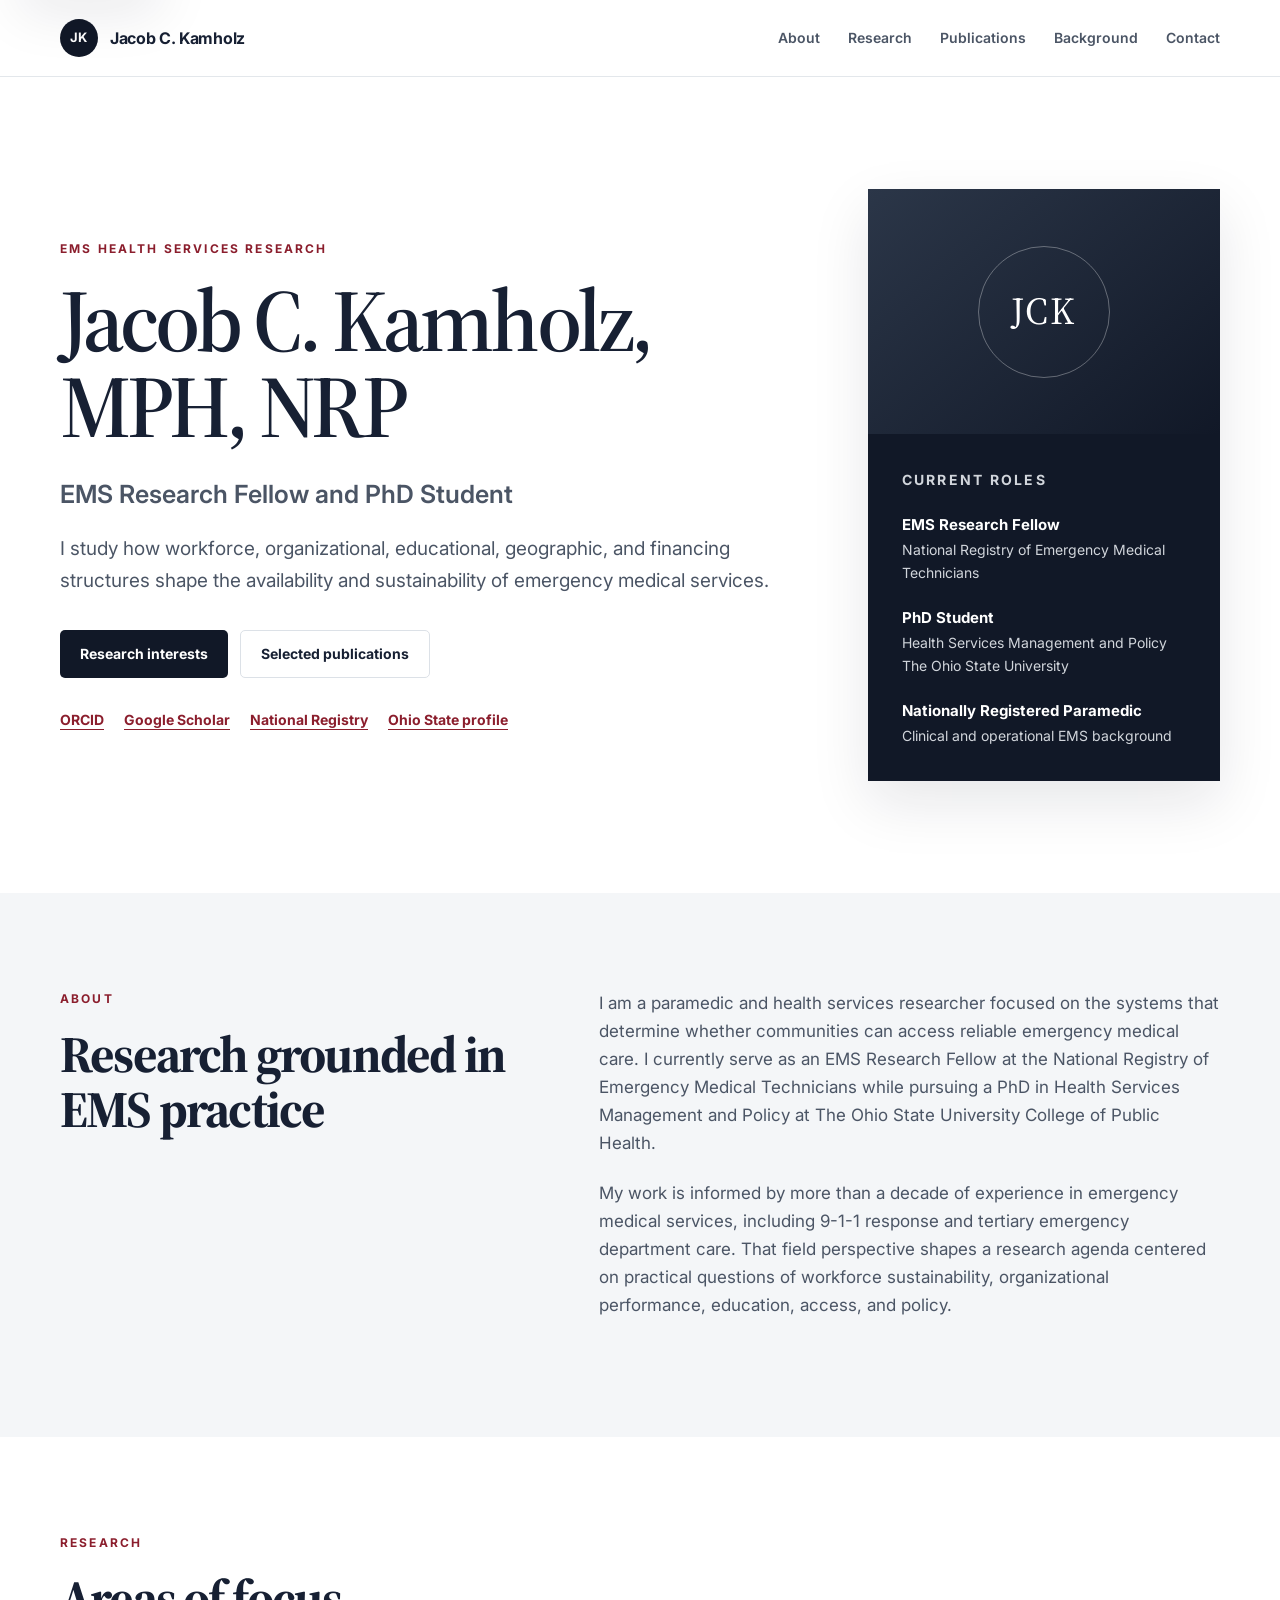
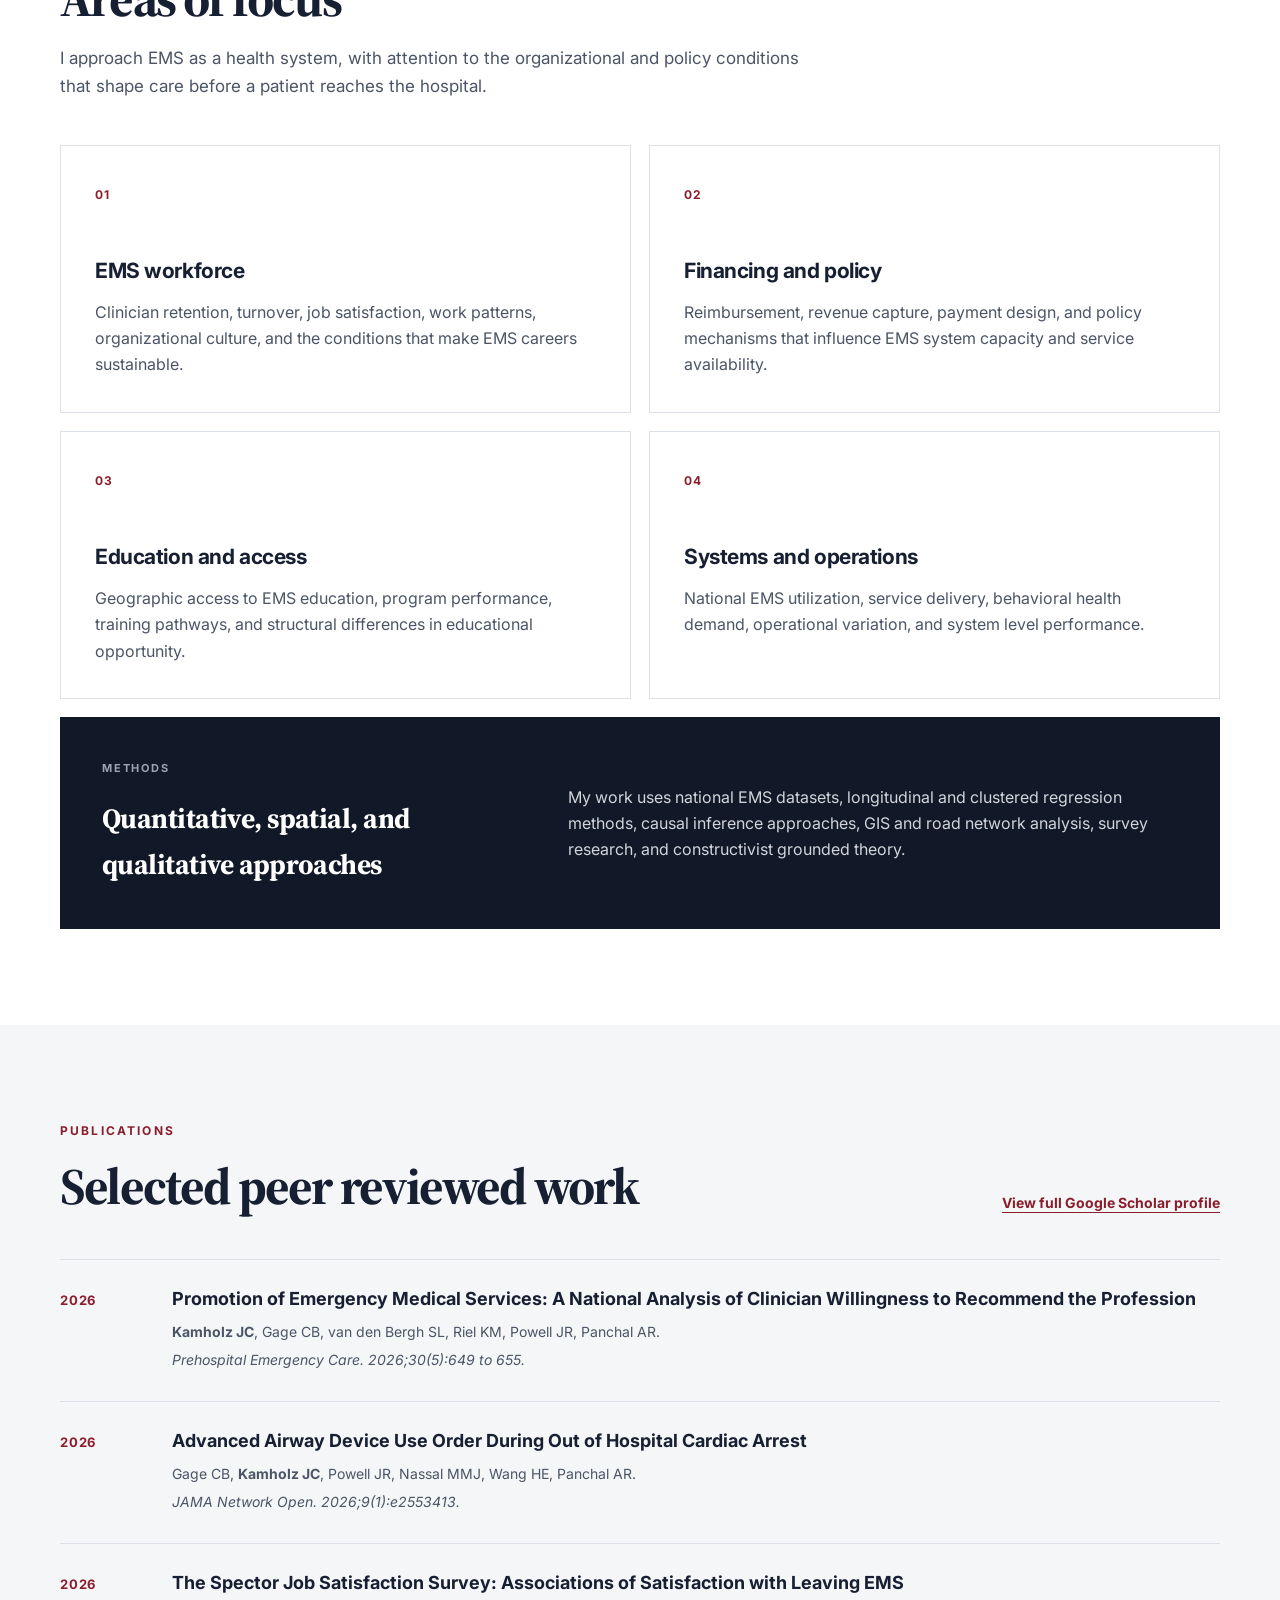
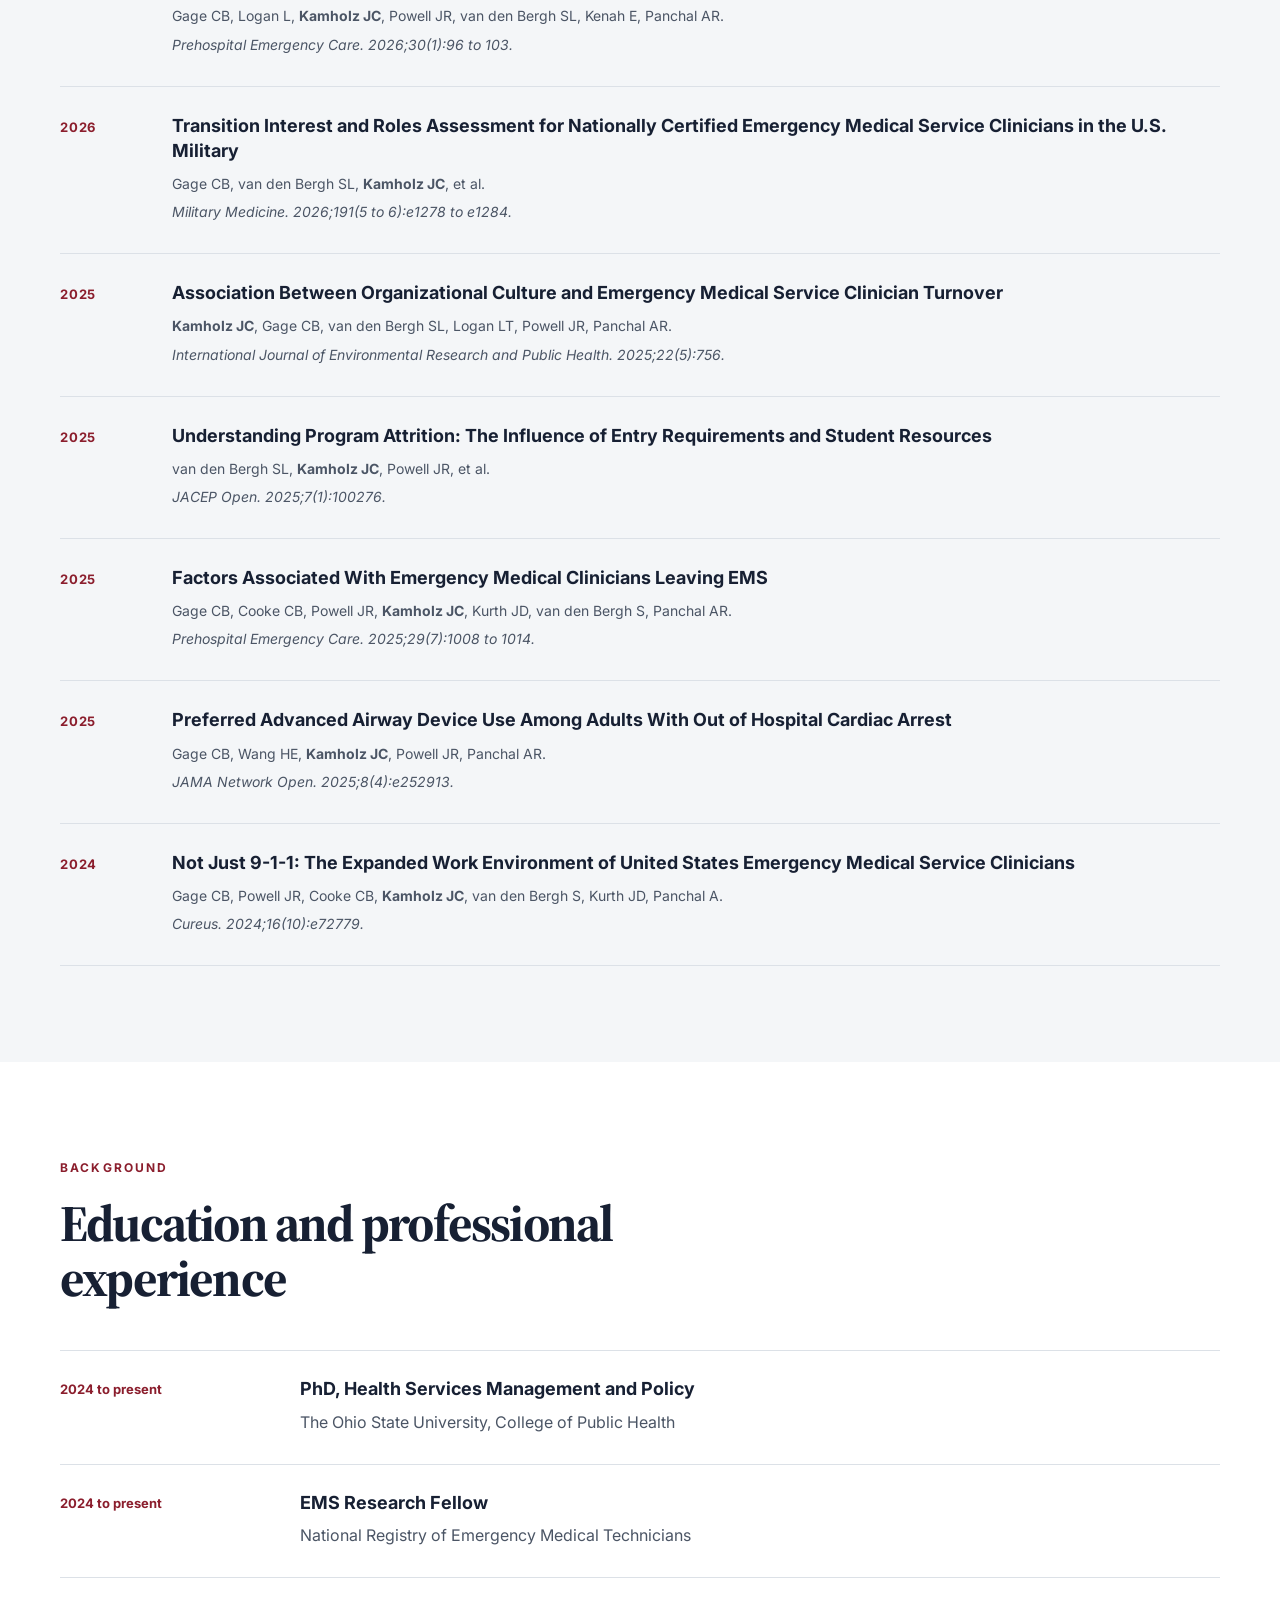
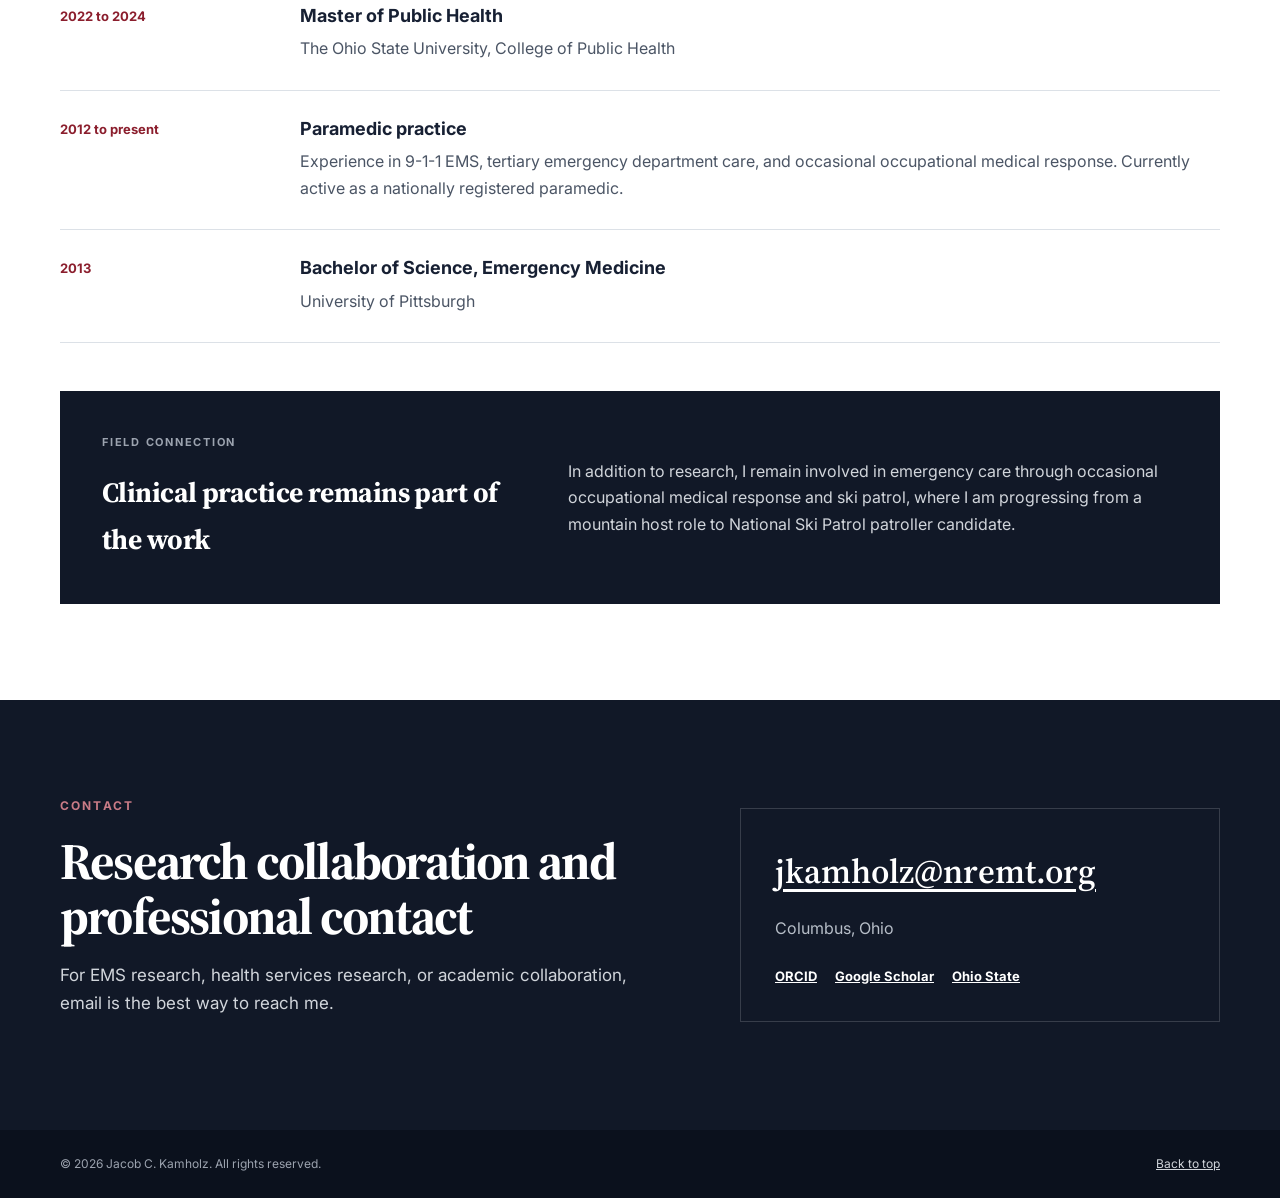
==== index.html @ 446eff4e "Add files via upload" ====
<!doctype html>
<html lang="en">
<head>
  <meta charset="utf-8">
  <meta name="viewport" content="width=device-width, initial-scale=1">
  <meta name="description" content="Jacob C. Kamholz, MPH, NRP. EMS researcher, paramedic, and PhD student in Health Services Management and Policy at The Ohio State University.">
  <meta name="author" content="Jacob C. Kamholz">
  <meta name="theme-color" content="#111827">
  <title>Jacob C. Kamholz | EMS Research</title>
  <link rel="preconnect" href="https://fonts.googleapis.com">
  <link rel="preconnect" href="https://fonts.gstatic.com" crossorigin>
  <link href="https://fonts.googleapis.com/css2?family=Inter:wght@400;500;600;700&family=Source+Serif+4:opsz,wght@8..60,500;8..60,600&display=swap" rel="stylesheet">
  <link rel="stylesheet" href="styles.css">
  <script defer src="script.js"></script>
</head>
<body>
  <a class="skip-link" href="#main">Skip to content</a>

  <header class="site-header" id="top">
    <div class="container nav-wrap">
      <a class="brand" href="#top" aria-label="Jacob C. Kamholz home">
        <span class="brand-mark" aria-hidden="true">JK</span>
        <span>Jacob C. Kamholz</span>
      </a>
      <button class="nav-toggle" type="button" aria-expanded="false" aria-controls="site-nav">
        <span class="sr-only">Toggle navigation</span>
        <span></span><span></span><span></span>
      </button>
      <nav class="site-nav" id="site-nav" aria-label="Primary navigation">
        <a href="#about">About</a>
        <a href="#research">Research</a>
        <a href="#publications">Publications</a>
        <a href="#background">Background</a>
        <a href="#contact">Contact</a>
      </nav>
    </div>
  </header>

  <main id="main">
    <section class="hero section">
      <div class="container hero-grid">
        <div>
          <p class="eyebrow">EMS health services research</p>
          <h1>Jacob C. Kamholz, MPH, NRP</h1>
          <p class="hero-role">EMS Research Fellow and PhD Student</p>
          <p class="hero-copy">
            I study how workforce, organizational, educational, geographic, and financing structures shape the availability and sustainability of emergency medical services.
          </p>
          <div class="hero-actions">
            <a class="button primary" href="#research">Research interests</a>
            <a class="button secondary" href="#publications">Selected publications</a>
          </div>
          <div class="profile-links" aria-label="Professional profiles">
            <a href="https://orcid.org/0000-0002-3282-7630" target="_blank" rel="noopener">ORCID</a>
            <a href="https://scholar.google.com/citations?hl=en&user=yUIom-gAAAAJ&view_op=list_works&sortby=pubdate" target="_blank" rel="noopener">Google Scholar</a>
            <a href="https://www.nremt.org/Pages/Meet-the-Team/Meet-the-team" target="_blank" rel="noopener">National Registry</a>
            <a href="https://cph.osu.edu/news/public-health-buckeyes-jacob-kamholz" target="_blank" rel="noopener">Ohio State profile</a>
          </div>
        </div>

        <aside class="hero-card" aria-label="Current roles">
          <div class="portrait-placeholder" aria-hidden="true">
            <span>JCK</span>
          </div>
          <div class="hero-card-body">
            <p class="card-label">Current roles</p>
            <p><strong>EMS Research Fellow</strong><br>National Registry of Emergency Medical Technicians</p>
            <p><strong>PhD Student</strong><br>Health Services Management and Policy<br>The Ohio State University</p>
            <p><strong>Nationally Registered Paramedic</strong><br>Clinical and operational EMS background</p>
          </div>
        </aside>
      </div>
    </section>

    <section class="section muted" id="about">
      <div class="container two-col">
        <div>
          <p class="eyebrow">About</p>
          <h2>Research grounded in EMS practice</h2>
        </div>
        <div class="prose">
          <p>
            I am a paramedic and health services researcher focused on the systems that determine whether communities can access reliable emergency medical care. I currently serve as an EMS Research Fellow at the National Registry of Emergency Medical Technicians while pursuing a PhD in Health Services Management and Policy at The Ohio State University College of Public Health.
          </p>
          <p>
            My work is informed by more than a decade of experience in emergency medical services, including 9-1-1 response and tertiary emergency department care. That field perspective shapes a research agenda centered on practical questions of workforce sustainability, organizational performance, education, access, and policy.
          </p>
        </div>
      </div>
    </section>

    <section class="section" id="research">
      <div class="container">
        <div class="section-heading">
          <p class="eyebrow">Research</p>
          <h2>Areas of focus</h2>
          <p>I approach EMS as a health system, with attention to the organizational and policy conditions that shape care before a patient reaches the hospital.</p>
        </div>

        <div class="research-grid">
          <article class="research-card">
            <span class="card-number">01</span>
            <h3>EMS workforce</h3>
            <p>Clinician retention, turnover, job satisfaction, work patterns, organizational culture, and the conditions that make EMS careers sustainable.</p>
          </article>
          <article class="research-card">
            <span class="card-number">02</span>
            <h3>Financing and policy</h3>
            <p>Reimbursement, revenue capture, payment design, and policy mechanisms that influence EMS system capacity and service availability.</p>
          </article>
          <article class="research-card">
            <span class="card-number">03</span>
            <h3>Education and access</h3>
            <p>Geographic access to EMS education, program performance, training pathways, and structural differences in educational opportunity.</p>
          </article>
          <article class="research-card">
            <span class="card-number">04</span>
            <h3>Systems and operations</h3>
            <p>National EMS utilization, service delivery, behavioral health demand, operational variation, and system level performance.</p>
          </article>
        </div>

        <div class="methods-band">
          <div>
            <p class="card-label">Methods</p>
            <h3>Quantitative, spatial, and qualitative approaches</h3>
          </div>
          <p>
            My work uses national EMS datasets, longitudinal and clustered regression methods, causal inference approaches, GIS and road network analysis, survey research, and constructivist grounded theory.
          </p>
        </div>
      </div>
    </section>

    <section class="section muted" id="publications">
      <div class="container">
        <div class="section-heading publication-heading">
          <div>
            <p class="eyebrow">Publications</p>
            <h2>Selected peer reviewed work</h2>
          </div>
          <a class="text-link" href="https://scholar.google.com/citations?hl=en&user=yUIom-gAAAAJ&view_op=list_works&sortby=pubdate" target="_blank" rel="noopener">View full Google Scholar profile</a>
        </div>

        <div class="publication-list">
          <article class="publication">
            <div class="pub-year">2026</div>
            <div>
              <h3><a href="https://doi.org/10.1080/10903127.2026.2619038" target="_blank" rel="noopener">Promotion of Emergency Medical Services: A National Analysis of Clinician Willingness to Recommend the Profession</a></h3>
              <p><strong>Kamholz JC</strong>, Gage CB, van den Bergh SL, Riel KM, Powell JR, Panchal AR.</p>
              <p class="journal">Prehospital Emergency Care. 2026;30(5):649 to 655.</p>
            </div>
          </article>

          <article class="publication">
            <div class="pub-year">2026</div>
            <div>
              <h3><a href="https://doi.org/10.1001/jamanetworkopen.2025.53413" target="_blank" rel="noopener">Advanced Airway Device Use Order During Out of Hospital Cardiac Arrest</a></h3>
              <p>Gage CB, <strong>Kamholz JC</strong>, Powell JR, Nassal MMJ, Wang HE, Panchal AR.</p>
              <p class="journal">JAMA Network Open. 2026;9(1):e2553413.</p>
            </div>
          </article>

          <article class="publication">
            <div class="pub-year">2026</div>
            <div>
              <h3><a href="https://doi.org/10.1080/10903127.2025.2482100" target="_blank" rel="noopener">The Spector Job Satisfaction Survey: Associations of Satisfaction with Leaving EMS</a></h3>
              <p>Gage CB, Logan L, <strong>Kamholz JC</strong>, Powell JR, van den Bergh SL, Kenah E, Panchal AR.</p>
              <p class="journal">Prehospital Emergency Care. 2026;30(1):96 to 103.</p>
            </div>
          </article>

          <article class="publication">
            <div class="pub-year">2026</div>
            <div>
              <h3><a href="https://doi.org/10.1093/milmed/usaf549" target="_blank" rel="noopener">Transition Interest and Roles Assessment for Nationally Certified Emergency Medical Service Clinicians in the U.S. Military</a></h3>
              <p>Gage CB, van den Bergh SL, <strong>Kamholz JC</strong>, et al.</p>
              <p class="journal">Military Medicine. 2026;191(5 to 6):e1278 to e1284.</p>
            </div>
          </article>

          <article class="publication">
            <div class="pub-year">2025</div>
            <div>
              <h3><a href="https://doi.org/10.3390/ijerph22050756" target="_blank" rel="noopener">Association Between Organizational Culture and Emergency Medical Service Clinician Turnover</a></h3>
              <p><strong>Kamholz JC</strong>, Gage CB, van den Bergh SL, Logan LT, Powell JR, Panchal AR.</p>
              <p class="journal">International Journal of Environmental Research and Public Health. 2025;22(5):756.</p>
            </div>
          </article>

          <article class="publication">
            <div class="pub-year">2025</div>
            <div>
              <h3><a href="https://doi.org/10.1016/j.acepjo.2025.100276" target="_blank" rel="noopener">Understanding Program Attrition: The Influence of Entry Requirements and Student Resources</a></h3>
              <p>van den Bergh SL, <strong>Kamholz JC</strong>, Powell JR, et al.</p>
              <p class="journal">JACEP Open. 2025;7(1):100276.</p>
            </div>
          </article>

          <article class="publication">
            <div class="pub-year">2025</div>
            <div>
              <h3><a href="https://doi.org/10.1080/10903127.2024.2436047" target="_blank" rel="noopener">Factors Associated With Emergency Medical Clinicians Leaving EMS</a></h3>
              <p>Gage CB, Cooke CB, Powell JR, <strong>Kamholz JC</strong>, Kurth JD, van den Bergh S, Panchal AR.</p>
              <p class="journal">Prehospital Emergency Care. 2025;29(7):1008 to 1014.</p>
            </div>
          </article>

          <article class="publication">
            <div class="pub-year">2025</div>
            <div>
              <h3><a href="https://doi.org/10.1001/jamanetworkopen.2025.2913" target="_blank" rel="noopener">Preferred Advanced Airway Device Use Among Adults With Out of Hospital Cardiac Arrest</a></h3>
              <p>Gage CB, Wang HE, <strong>Kamholz JC</strong>, Powell JR, Panchal AR.</p>
              <p class="journal">JAMA Network Open. 2025;8(4):e252913.</p>
            </div>
          </article>

          <article class="publication">
            <div class="pub-year">2024</div>
            <div>
              <h3><a href="https://doi.org/10.7759/cureus.72779" target="_blank" rel="noopener">Not Just 9-1-1: The Expanded Work Environment of United States Emergency Medical Service Clinicians</a></h3>
              <p>Gage CB, Powell JR, Cooke CB, <strong>Kamholz JC</strong>, van den Bergh S, Kurth JD, Panchal A.</p>
              <p class="journal">Cureus. 2024;16(10):e72779.</p>
            </div>
          </article>
        </div>
      </div>
    </section>

    <section class="section" id="background">
      <div class="container">
        <div class="section-heading">
          <p class="eyebrow">Background</p>
          <h2>Education and professional experience</h2>
        </div>

        <div class="timeline">
          <article class="timeline-item">
            <div class="timeline-date">2024 to present</div>
            <div>
              <h3>PhD, Health Services Management and Policy</h3>
              <p>The Ohio State University, College of Public Health</p>
            </div>
          </article>
          <article class="timeline-item">
            <div class="timeline-date">2024 to present</div>
            <div>
              <h3>EMS Research Fellow</h3>
              <p>National Registry of Emergency Medical Technicians</p>
            </div>
          </article>
          <article class="timeline-item">
            <div class="timeline-date">2022 to 2024</div>
            <div>
              <h3>Master of Public Health</h3>
              <p>The Ohio State University, College of Public Health</p>
            </div>
          </article>
          <article class="timeline-item">
            <div class="timeline-date">2012 to present</div>
            <div>
              <h3>Paramedic practice</h3>
              <p>Experience in 9-1-1 EMS, tertiary emergency department care, and occasional occupational medical response. Currently active as a nationally registered paramedic.</p>
            </div>
          </article>
          <article class="timeline-item">
            <div class="timeline-date">2013</div>
            <div>
              <h3>Bachelor of Science, Emergency Medicine</h3>
              <p>University of Pittsburgh</p>
            </div>
          </article>
        </div>

        <div class="feature-note">
          <div>
            <p class="card-label">Field connection</p>
            <h3>Clinical practice remains part of the work</h3>
          </div>
          <p>
            In addition to research, I remain involved in emergency care through occasional occupational medical response and ski patrol, where I am progressing from a mountain host role to National Ski Patrol patroller candidate.
          </p>
        </div>
      </div>
    </section>

    <section class="section contact-section" id="contact">
      <div class="container contact-grid">
        <div>
          <p class="eyebrow light">Contact</p>
          <h2>Research collaboration and professional contact</h2>
          <p>For EMS research, health services research, or academic collaboration, email is the best way to reach me.</p>
        </div>
        <div class="contact-card">
          <a class="contact-email" href="mailto:jkamholz@nremt.org">jkamholz@nremt.org</a>
          <p>Columbus, Ohio</p>
          <div class="contact-links">
            <a href="https://orcid.org/0000-0002-3282-7630" target="_blank" rel="noopener">ORCID</a>
            <a href="https://scholar.google.com/citations?hl=en&user=yUIom-gAAAAJ&view_op=list_works&sortby=pubdate" target="_blank" rel="noopener">Google Scholar</a>
            <a href="https://cph.osu.edu/news/public-health-buckeyes-jacob-kamholz" target="_blank" rel="noopener">Ohio State</a>
          </div>
        </div>
      </div>
    </section>
  </main>

  <footer class="site-footer">
    <div class="container footer-wrap">
      <p>© <span id="year"></span> Jacob C. Kamholz. All rights reserved.</p>
      <a href="#top">Back to top</a>
    </div>
  </footer>
</body>
</html>
---- styles.css ----
:root {
  --ink: #172033;
  --ink-soft: #4b5565;
  --paper: #ffffff;
  --paper-alt: #f4f6f8;
  --line: #dce1e7;
  --accent: #8b1e2d;
  --accent-dark: #6d1723;
  --navy: #111827;
  --navy-2: #1f2937;
  --max: 1160px;
  --shadow: 0 22px 55px rgba(17, 24, 39, .10);
}

* { box-sizing: border-box; }
html { scroll-behavior: smooth; }
body {
  margin: 0;
  color: var(--ink);
  background: var(--paper);
  font-family: Inter, system-ui, -apple-system, BlinkMacSystemFont, "Segoe UI", sans-serif;
  line-height: 1.65;
  -webkit-font-smoothing: antialiased;
}

a { color: inherit; }
a:focus-visible, button:focus-visible { outline: 3px solid #b54a58; outline-offset: 4px; }

.container { width: min(calc(100% - 40px), var(--max)); margin: 0 auto; }
.section { padding: 96px 0; }
.muted { background: var(--paper-alt); }

.skip-link {
  position: fixed;
  left: 20px;
  top: 12px;
  transform: translateY(-150%);
  background: var(--paper);
  padding: 10px 14px;
  z-index: 1000;
  border-radius: 4px;
  box-shadow: var(--shadow);
}
.skip-link:focus { transform: none; }

.site-header {
  position: sticky;
  top: 0;
  z-index: 100;
  background: rgba(255, 255, 255, .94);
  backdrop-filter: blur(14px);
  border-bottom: 1px solid rgba(220, 225, 231, .8);
}
.nav-wrap { min-height: 76px; display: flex; align-items: center; justify-content: space-between; gap: 24px; }
.brand { display: inline-flex; align-items: center; gap: 12px; font-weight: 700; text-decoration: none; letter-spacing: -.02em; }
.brand-mark {
  display: grid;
  place-items: center;
  width: 38px;
  height: 38px;
  border-radius: 50%;
  background: var(--navy);
  color: white;
  font-size: 13px;
  letter-spacing: .04em;
}
.site-nav { display: flex; align-items: center; gap: 28px; }
.site-nav a { text-decoration: none; color: var(--ink-soft); font-size: 14px; font-weight: 600; }
.site-nav a:hover { color: var(--accent); }
.nav-toggle { display: none; background: transparent; border: 0; padding: 6px; }
.nav-toggle span:not(.sr-only) { width: 24px; height: 2px; display: block; background: var(--ink); margin: 5px; }
.sr-only { position: absolute; width: 1px; height: 1px; clip: rect(0,0,0,0); overflow: hidden; white-space: nowrap; }

.hero { padding-top: 112px; padding-bottom: 112px; overflow: hidden; }
.hero-grid { display: grid; grid-template-columns: minmax(0, 1.35fr) minmax(320px, .65fr); gap: 76px; align-items: center; }
.eyebrow { margin: 0 0 18px; color: var(--accent); text-transform: uppercase; letter-spacing: .18em; font-size: 12px; font-weight: 700; }
.hero h1, h2 { font-family: "Source Serif 4", Georgia, serif; }
.hero h1 { max-width: 760px; font-size: clamp(52px, 7vw, 88px); line-height: .98; letter-spacing: -.045em; margin: 0; font-weight: 600; }
.hero-role { margin: 25px 0 8px; font-size: clamp(20px, 2vw, 25px); font-weight: 600; color: var(--ink-soft); }
.hero-copy { max-width: 720px; margin: 18px 0 0; font-size: 19px; color: var(--ink-soft); }
.hero-actions { display: flex; gap: 12px; flex-wrap: wrap; margin-top: 34px; }
.button { display: inline-flex; align-items: center; justify-content: center; min-height: 48px; padding: 0 20px; border-radius: 5px; text-decoration: none; font-weight: 700; font-size: 14px; }
.button.primary { background: var(--navy); color: white; }
.button.primary:hover { background: var(--navy-2); }
.button.secondary { border: 1px solid var(--line); background: white; }
.button.secondary:hover { border-color: #b7bec8; }
.profile-links { display: flex; flex-wrap: wrap; gap: 20px; margin-top: 30px; }
.profile-links a, .text-link { color: var(--accent); font-weight: 700; font-size: 14px; text-underline-offset: 4px; }

.hero-card { background: var(--navy); color: white; box-shadow: var(--shadow); }
.portrait-placeholder { min-height: 245px; display: grid; place-items: center; background: linear-gradient(140deg, #2b3648, #111827); }
.portrait-placeholder span { display: grid; place-items: center; width: 132px; height: 132px; border: 1px solid rgba(255,255,255,.32); border-radius: 50%; font-family: "Source Serif 4", Georgia, serif; font-size: 38px; letter-spacing: .06em; }
.hero-card-body { padding: 34px; }
.card-label { margin: 0 0 18px; text-transform: uppercase; letter-spacing: .16em; font-size: 11px; font-weight: 700; color: #9ca3af; }
.hero-card-body p { margin: 0 0 22px; color: #d1d5db; font-size: 14px; }
.hero-card-body p:last-child { margin-bottom: 0; }
.hero-card-body strong { color: white; font-size: 15px; }

.two-col { display: grid; grid-template-columns: .85fr 1.15fr; gap: 80px; }
h2 { font-size: clamp(36px, 4vw, 52px); line-height: 1.08; letter-spacing: -.035em; margin: 0; }
.prose { max-width: 720px; }
.prose p { margin: 0 0 22px; color: var(--ink-soft); font-size: 17px; }

.section-heading { max-width: 760px; margin-bottom: 44px; }
.section-heading > p:last-child { color: var(--ink-soft); font-size: 17px; margin: 18px 0 0; }
.research-grid { display: grid; grid-template-columns: repeat(2, minmax(0, 1fr)); gap: 18px; }
.research-card { position: relative; padding: 34px; min-height: 245px; border: 1px solid var(--line); background: white; }
.card-number { color: var(--accent); font-weight: 700; font-size: 12px; letter-spacing: .12em; }
.research-card h3, .methods-band h3, .feature-note h3 { margin: 48px 0 10px; font-size: 21px; letter-spacing: -.02em; }
.research-card p { color: var(--ink-soft); margin: 0; }
.methods-band, .feature-note { margin-top: 18px; display: grid; grid-template-columns: .8fr 1.2fr; gap: 60px; background: var(--navy); color: white; padding: 42px; align-items: center; }
.methods-band .card-label, .feature-note .card-label { color: #9ca3af; }
.methods-band h3, .feature-note h3 { margin: 0; font-family: "Source Serif 4", Georgia, serif; font-size: 28px; }
.methods-band p:last-child, .feature-note p:last-child { margin: 0; color: #d1d5db; }

.publication-heading { max-width: none; display: flex; justify-content: space-between; align-items: end; gap: 24px; }
.publication-list { border-top: 1px solid var(--line); }
.publication { display: grid; grid-template-columns: 84px 1fr; gap: 28px; padding: 30px 0; border-bottom: 1px solid var(--line); }
.pub-year { font-size: 13px; font-weight: 700; color: var(--accent); letter-spacing: .06em; }
.publication h3 { margin: -4px 0 9px; font-size: 18px; line-height: 1.4; }
.publication h3 a { text-decoration: none; }
.publication h3 a:hover { color: var(--accent); text-decoration: underline; text-underline-offset: 4px; }
.publication p { margin: 0; color: var(--ink-soft); font-size: 14px; }
.publication .journal { margin-top: 5px; font-style: italic; }

.timeline { border-top: 1px solid var(--line); }
.timeline-item { display: grid; grid-template-columns: 190px 1fr; gap: 50px; padding: 28px 0; border-bottom: 1px solid var(--line); }
.timeline-date { color: var(--accent); font-size: 13px; font-weight: 700; }
.timeline-item h3 { margin: -5px 0 5px; font-size: 18px; }
.timeline-item p { margin: 0; color: var(--ink-soft); }
.feature-note { margin-top: 48px; }

.contact-section { background: var(--navy); color: white; }
.eyebrow.light { color: #c97b86; }
.contact-grid { display: grid; grid-template-columns: 1fr .8fr; gap: 80px; align-items: center; }
.contact-grid > div:first-child p:last-child { max-width: 650px; color: #d1d5db; font-size: 17px; }
.contact-card { border: 1px solid rgba(255,255,255,.16); padding: 34px; }
.contact-email { font-family: "Source Serif 4", Georgia, serif; font-size: clamp(23px, 3vw, 34px); font-weight: 600; color: white; text-underline-offset: 6px; }
.contact-card p { color: #b7bec8; }
.contact-links { display: flex; gap: 18px; flex-wrap: wrap; margin-top: 24px; }
.contact-links a { color: white; font-weight: 700; font-size: 13px; }

.site-footer { background: #0b111d; color: #9ca3af; padding: 24px 0; }
.footer-wrap { display: flex; align-items: center; justify-content: space-between; gap: 20px; font-size: 12px; }
.footer-wrap p { margin: 0; }
.footer-wrap a { color: #d1d5db; }

@media (max-width: 900px) {
  .section { padding: 74px 0; }
  .hero { padding-top: 80px; }
  .hero-grid, .two-col, .contact-grid { grid-template-columns: 1fr; gap: 48px; }
  .hero-card { max-width: 560px; }
  .research-grid { grid-template-columns: 1fr; }
  .methods-band, .feature-note { grid-template-columns: 1fr; gap: 24px; }
  .publication-heading { display: block; }
  .publication-heading .text-link { display: inline-block; margin-top: 20px; }
}

@media (max-width: 720px) {
  .container { width: min(calc(100% - 28px), var(--max)); }
  .nav-toggle { display: block; }
  .site-nav {
    display: none;
    position: absolute;
    top: 76px;
    left: 0;
    right: 0;
    background: white;
    border-bottom: 1px solid var(--line);
    padding: 12px 20px 24px;
    flex-direction: column;
    align-items: flex-start;
    gap: 7px;
  }
  .site-nav.open { display: flex; }
  .site-nav a { width: 100%; padding: 9px 0; }
  .hero h1 { font-size: clamp(46px, 15vw, 68px); }
  .hero-copy { font-size: 17px; }
  .publication { grid-template-columns: 1fr; gap: 7px; }
  .timeline-item { grid-template-columns: 1fr; gap: 7px; }
  .footer-wrap { align-items: flex-start; flex-direction: column; }
  .methods-band, .feature-note, .contact-card, .research-card, .hero-card-body { padding: 28px; }
}

@media (prefers-reduced-motion: reduce) {
  html { scroll-behavior: auto; }
}
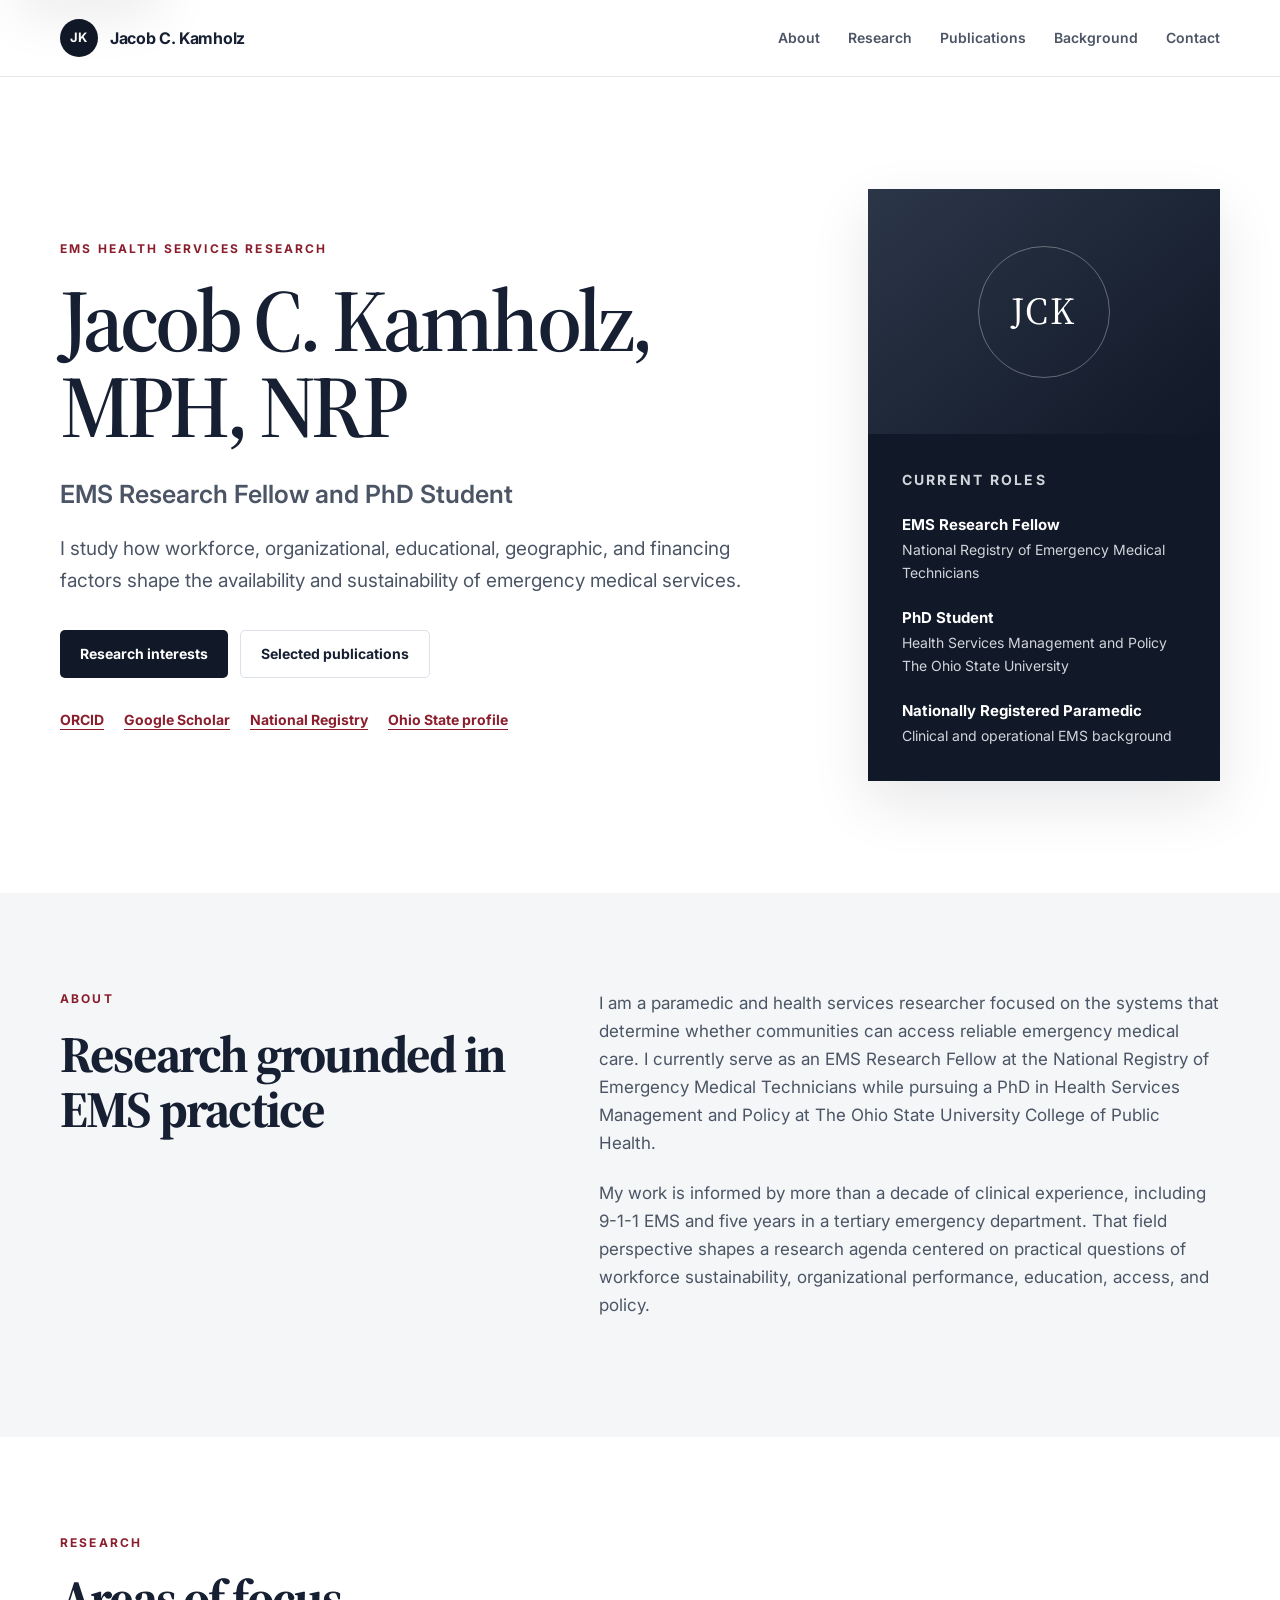
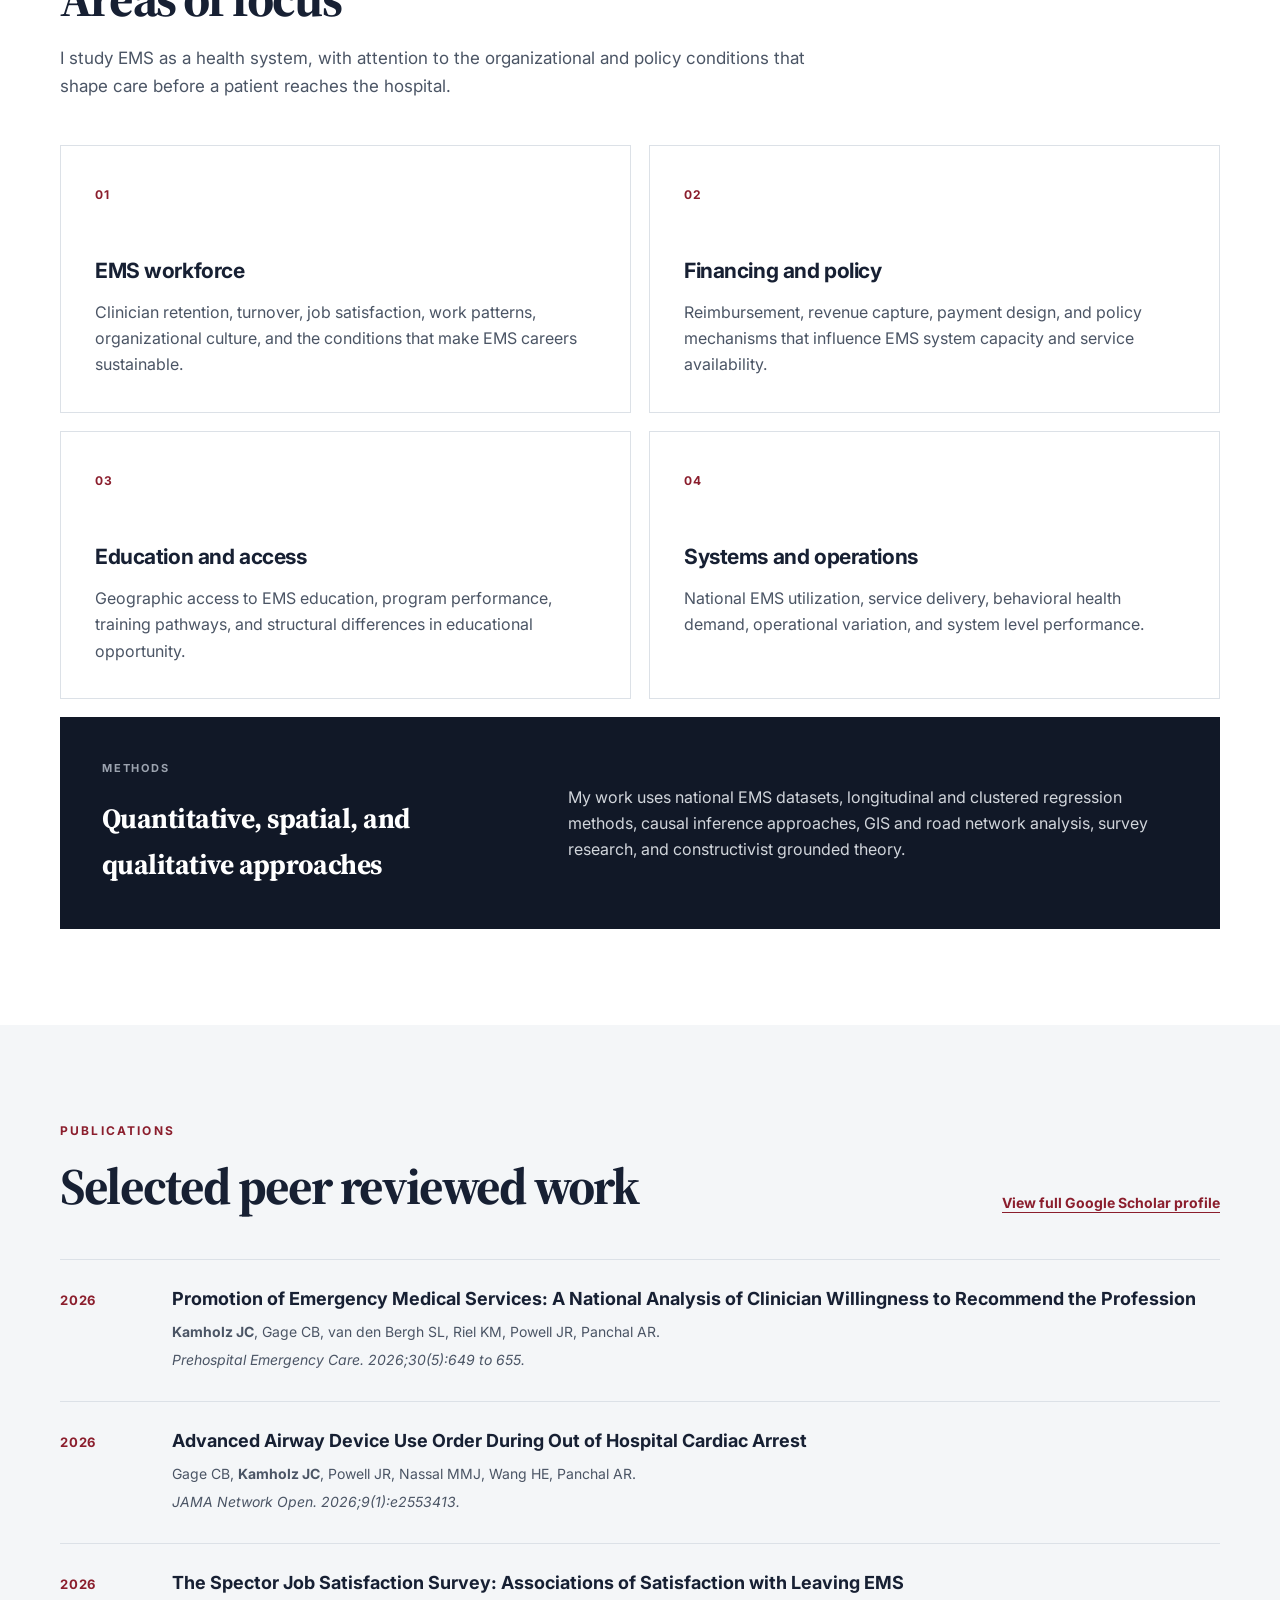
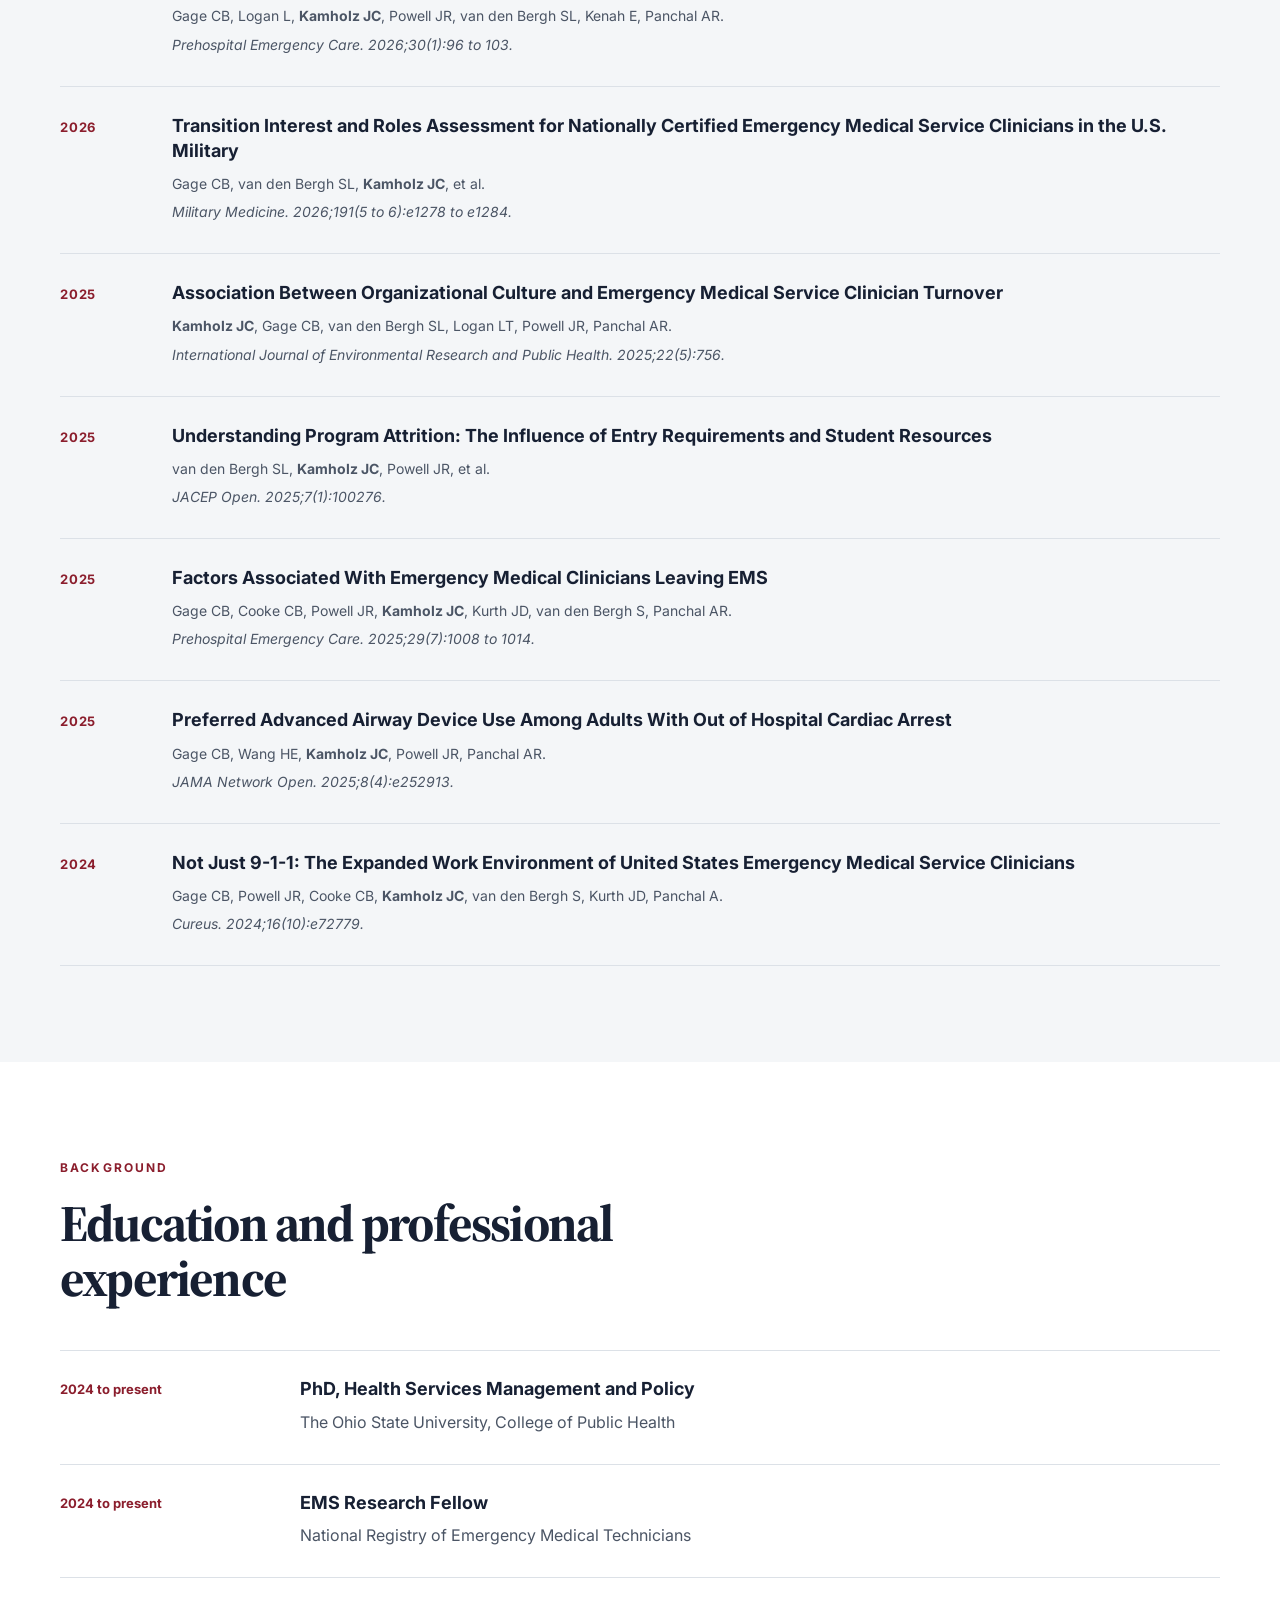
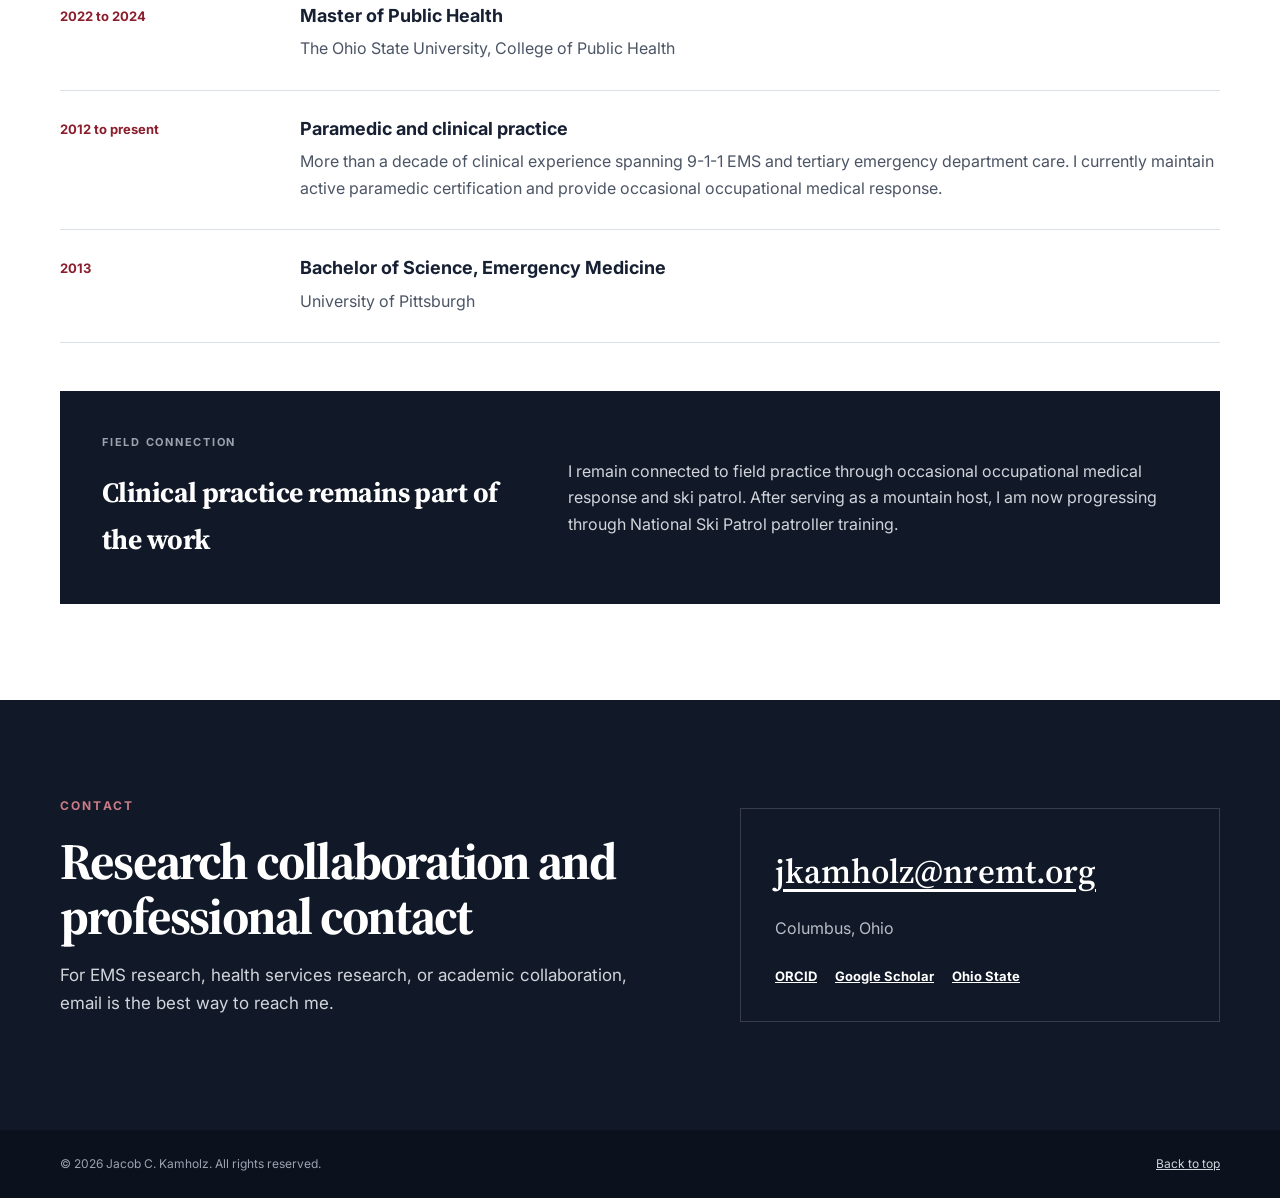
==== commit 9a912a83: "Update index.html" ====
--- a/index.html
+++ b/index.html
@@ -3,7 +3,13 @@
 <head>
   <meta charset="utf-8">
   <meta name="viewport" content="width=device-width, initial-scale=1">
-  <meta name="description" content="Jacob C. Kamholz, MPH, NRP. EMS researcher, paramedic, and PhD student in Health Services Management and Policy at The Ohio State University.">
+  <meta name="description" content="Jacob C. Kamholz, MPH, NRP. EMS health services researcher focused on workforce, financing and policy, education and access, and EMS systems and operations.">
+  <link rel="canonical" href="https://jacobkamholz.github.io/">
+  <meta property="og:type" content="website">
+  <meta property="og:url" content="https://jacobkamholz.github.io/">
+  <meta property="og:title" content="Jacob C. Kamholz | EMS Research">
+  <meta property="og:description" content="EMS health services research focused on workforce, financing and policy, education and access, and EMS systems and operations.">
+  <meta name="twitter:card" content="summary">
   <meta name="author" content="Jacob C. Kamholz">
   <meta name="theme-color" content="#111827">
   <title>Jacob C. Kamholz | EMS Research</title>
@@ -41,10 +47,10 @@
       <div class="container hero-grid">
         <div>
           <p class="eyebrow">EMS health services research</p>
-          <h1>Jacob C. Kamholz, MPH, NRP</h1>
+          <h1><span class="hero-name">Jacob C. Kamholz</span><span class="hero-credentials">, MPH, NRP</span></h1>
           <p class="hero-role">EMS Research Fellow and PhD Student</p>
           <p class="hero-copy">
-            I study how workforce, organizational, educational, geographic, and financing structures shape the availability and sustainability of emergency medical services.
+            I study how workforce, organizational, educational, geographic, and financing factors shape the availability and sustainability of emergency medical services.
           </p>
           <div class="hero-actions">
             <a class="button primary" href="#research">Research interests</a>
@@ -83,7 +89,7 @@
             I am a paramedic and health services researcher focused on the systems that determine whether communities can access reliable emergency medical care. I currently serve as an EMS Research Fellow at the National Registry of Emergency Medical Technicians while pursuing a PhD in Health Services Management and Policy at The Ohio State University College of Public Health.
           </p>
           <p>
-            My work is informed by more than a decade of experience in emergency medical services, including 9-1-1 response and tertiary emergency department care. That field perspective shapes a research agenda centered on practical questions of workforce sustainability, organizational performance, education, access, and policy.
+            My work is informed by more than a decade of clinical experience, including 9-1-1 EMS and five years in a tertiary emergency department. That field perspective shapes a research agenda centered on practical questions of workforce sustainability, organizational performance, education, access, and policy.
           </p>
         </div>
       </div>
@@ -94,7 +100,7 @@
         <div class="section-heading">
           <p class="eyebrow">Research</p>
           <h2>Areas of focus</h2>
-          <p>I approach EMS as a health system, with attention to the organizational and policy conditions that shape care before a patient reaches the hospital.</p>
+          <p>I study EMS as a health system, with attention to the organizational and policy conditions that shape care before a patient reaches the hospital.</p>
         </div>
 
         <div class="research-grid">
@@ -259,8 +265,8 @@
           <article class="timeline-item">
             <div class="timeline-date">2012 to present</div>
             <div>
-              <h3>Paramedic practice</h3>
-              <p>Experience in 9-1-1 EMS, tertiary emergency department care, and occasional occupational medical response. Currently active as a nationally registered paramedic.</p>
+              <h3>Paramedic and clinical practice</h3>
+              <p>More than a decade of clinical experience spanning 9-1-1 EMS and tertiary emergency department care. I currently maintain active paramedic certification and provide occasional occupational medical response.</p>
             </div>
           </article>
           <article class="timeline-item">
@@ -278,7 +284,7 @@
             <h3>Clinical practice remains part of the work</h3>
           </div>
           <p>
-            In addition to research, I remain involved in emergency care through occasional occupational medical response and ski patrol, where I am progressing from a mountain host role to National Ski Patrol patroller candidate.
+            I remain connected to field practice through occasional occupational medical response and ski patrol. After serving as a mountain host, I am now progressing through National Ski Patrol patroller training.
           </p>
         </div>
       </div>
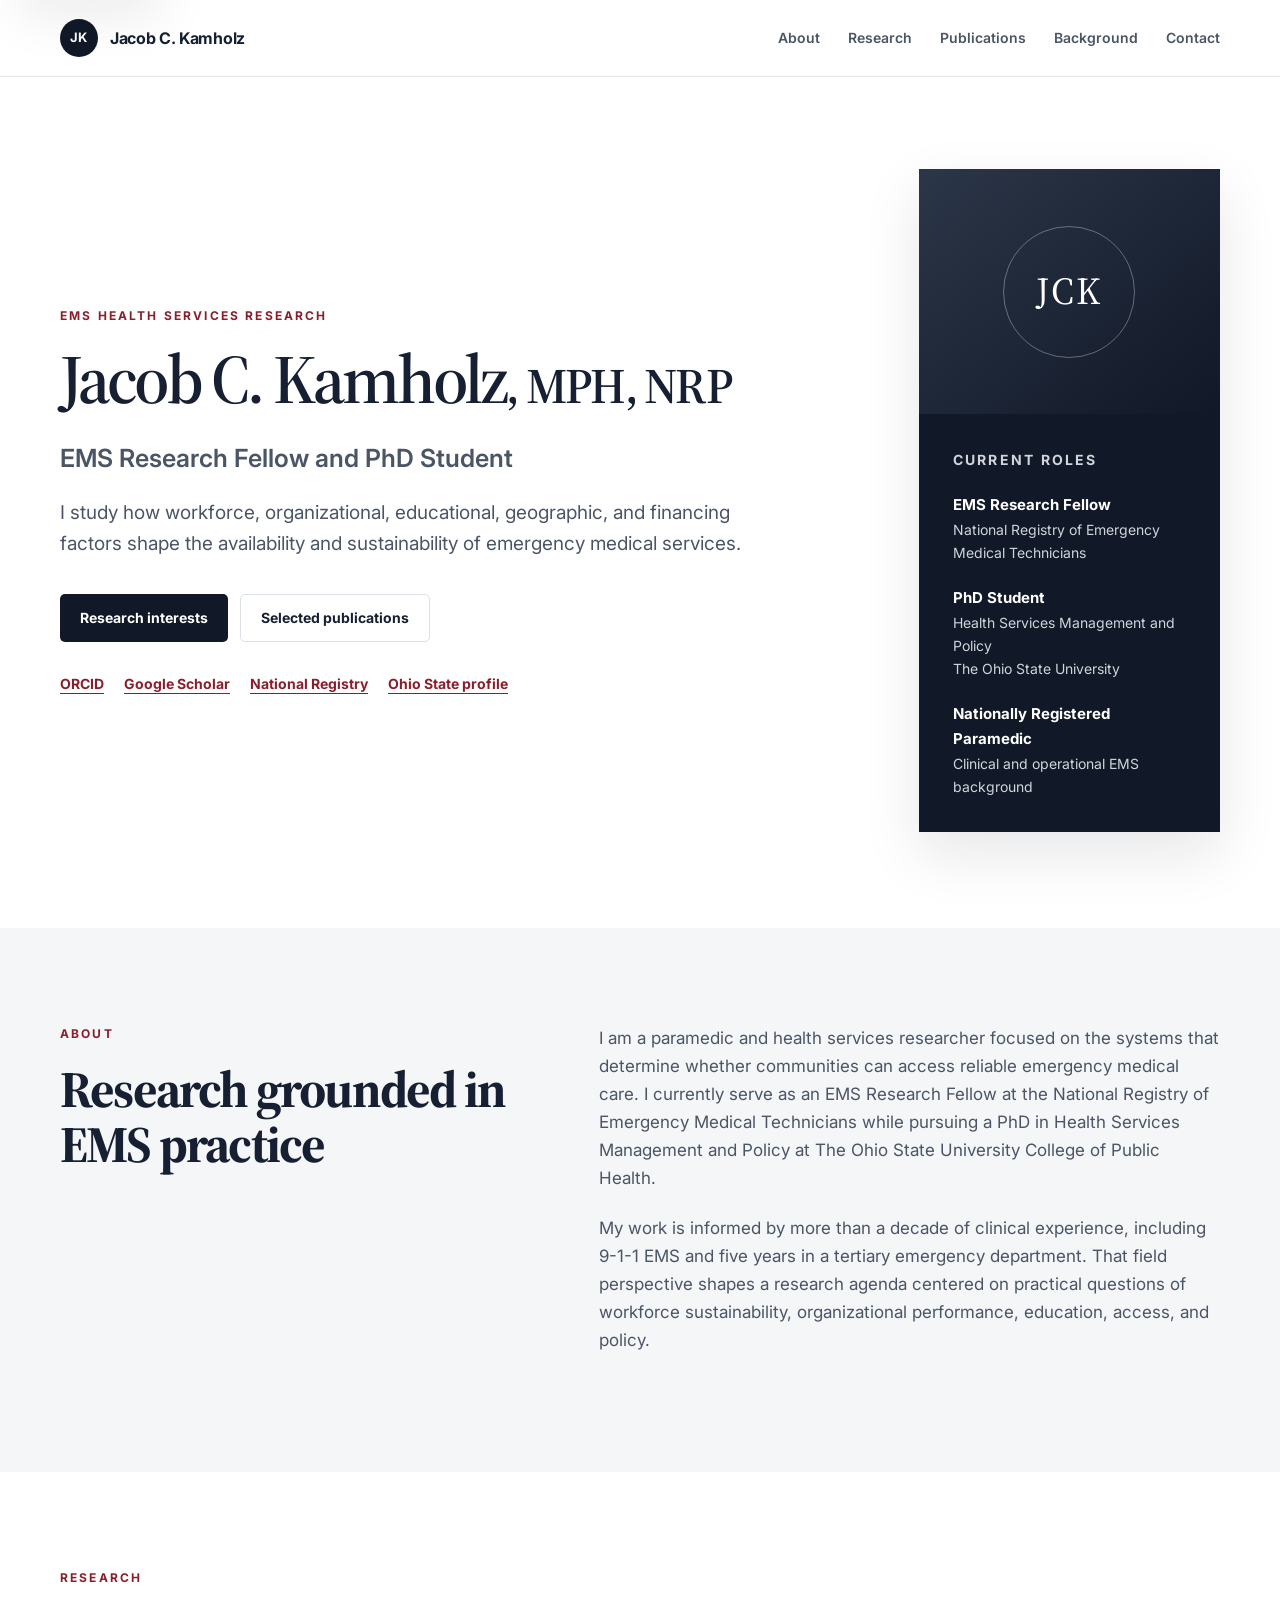
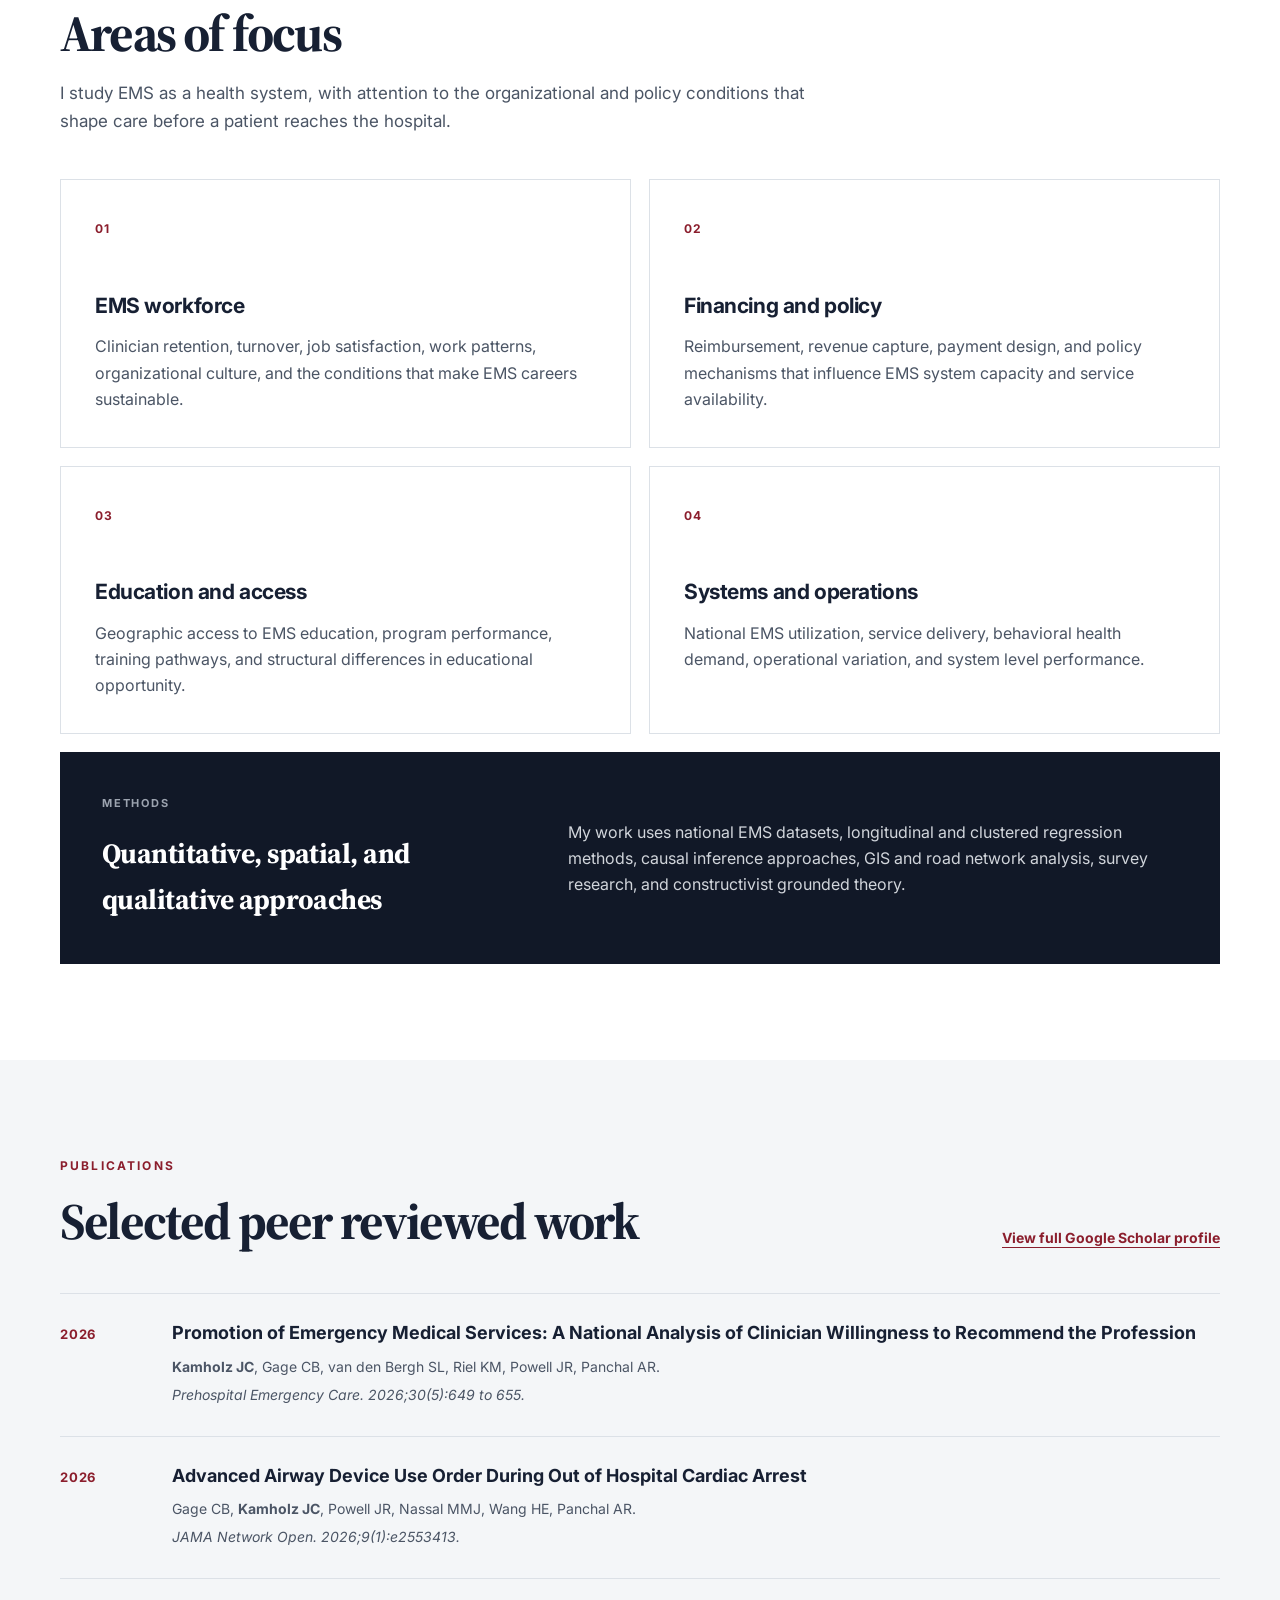
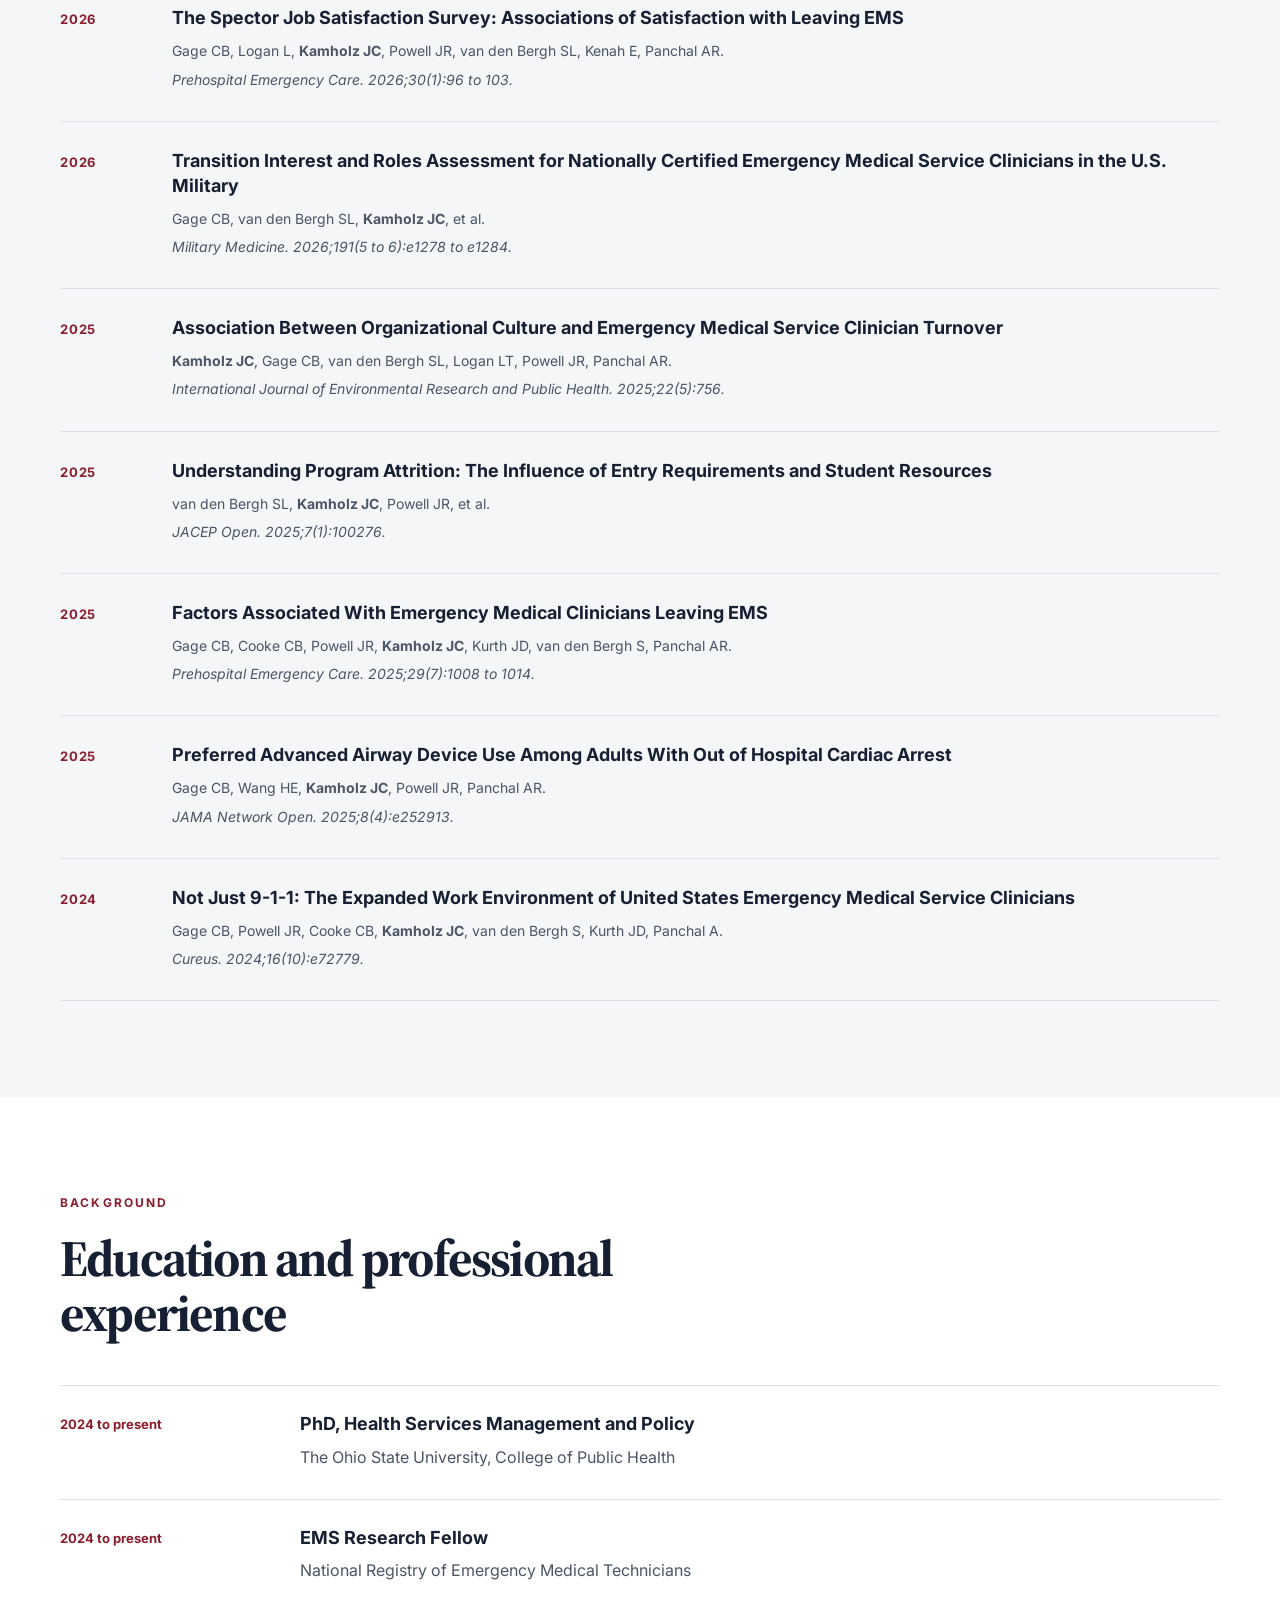
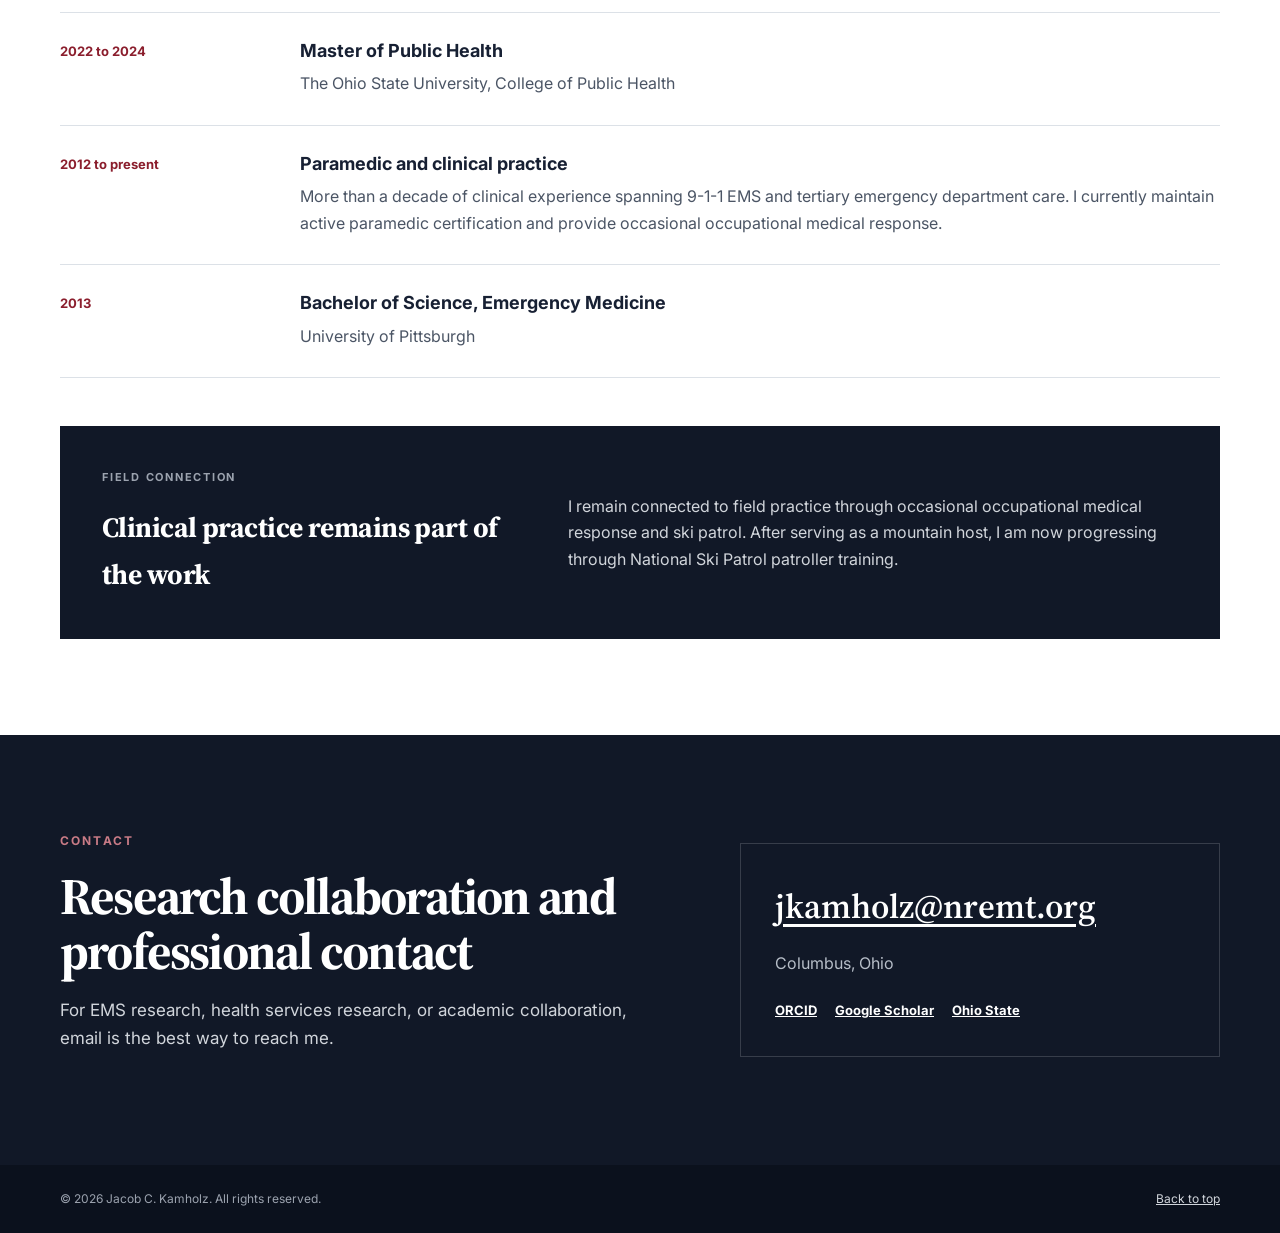
==== commit 56142f40: "Update index.html" ====
--- a/index.html
+++ b/index.html
@@ -318,3 +318,4 @@
   </footer>
 </body>
 </html>
+
--- a/styles.css
+++ b/styles.css
@@ -71,11 +71,13 @@
 .nav-toggle span:not(.sr-only) { width: 24px; height: 2px; display: block; background: var(--ink); margin: 5px; }
 .sr-only { position: absolute; width: 1px; height: 1px; clip: rect(0,0,0,0); overflow: hidden; white-space: nowrap; }
 
-.hero { padding-top: 112px; padding-bottom: 112px; overflow: hidden; }
-.hero-grid { display: grid; grid-template-columns: minmax(0, 1.35fr) minmax(320px, .65fr); gap: 76px; align-items: center; }
+.hero { padding-top: 92px; padding-bottom: 96px; overflow: hidden; }
+.hero-grid { display: grid; grid-template-columns: minmax(0, 1.45fr) minmax(300px, .55fr); gap: 64px; align-items: center; }
 .eyebrow { margin: 0 0 18px; color: var(--accent); text-transform: uppercase; letter-spacing: .18em; font-size: 12px; font-weight: 700; }
 .hero h1, h2 { font-family: "Source Serif 4", Georgia, serif; }
-.hero h1 { max-width: 760px; font-size: clamp(52px, 7vw, 88px); line-height: .98; letter-spacing: -.045em; margin: 0; font-weight: 600; }
+.hero h1 { max-width: 820px; font-size: clamp(50px, 5.4vw, 74px); line-height: 1; letter-spacing: -.045em; margin: 0; font-weight: 600; }
+.hero-name, .hero-credentials { white-space: nowrap; }
+.hero-credentials { font-size: .72em; letter-spacing: -.035em; }
 .hero-role { margin: 25px 0 8px; font-size: clamp(20px, 2vw, 25px); font-weight: 600; color: var(--ink-soft); }
 .hero-copy { max-width: 720px; margin: 18px 0 0; font-size: 19px; color: var(--ink-soft); }
 .hero-actions { display: flex; gap: 12px; flex-wrap: wrap; margin-top: 34px; }
@@ -147,7 +149,7 @@
 
 @media (max-width: 900px) {
   .section { padding: 74px 0; }
-  .hero { padding-top: 80px; }
+  .hero { padding-top: 72px; padding-bottom: 78px; }
   .hero-grid, .two-col, .contact-grid { grid-template-columns: 1fr; gap: 48px; }
   .hero-card { max-width: 560px; }
   .research-grid { grid-template-columns: 1fr; }
@@ -174,7 +176,8 @@
   }
   .site-nav.open { display: flex; }
   .site-nav a { width: 100%; padding: 9px 0; }
-  .hero h1 { font-size: clamp(46px, 15vw, 68px); }
+  .hero h1 { font-size: clamp(44px, 14vw, 64px); }
+  .hero-credentials { display: block; margin-top: 8px; font-size: .72em; }
   .hero-copy { font-size: 17px; }
   .publication { grid-template-columns: 1fr; gap: 7px; }
   .timeline-item { grid-template-columns: 1fr; gap: 7px; }
